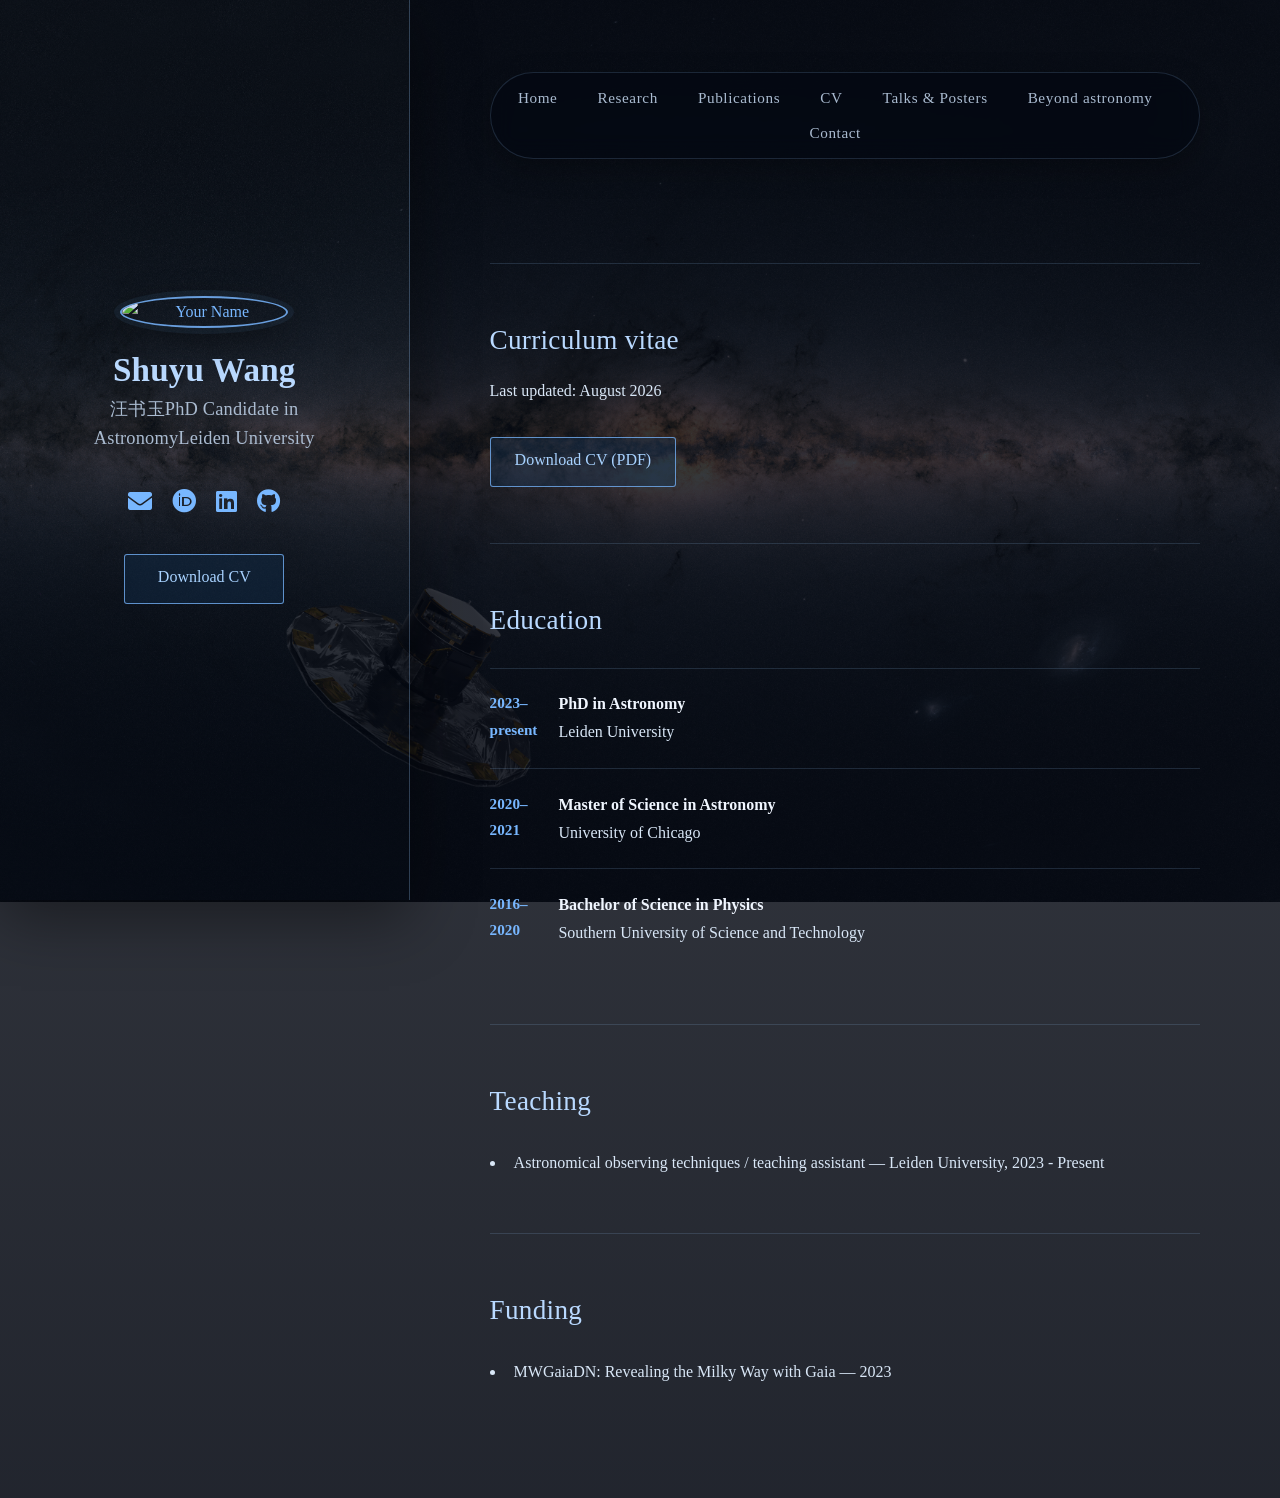
==== cv.html @ 67d46fc0 "changed for personal webpage" ====
<!DOCTYPE HTML>
<html><head><title>Shuyu Wang— Publications</title><meta charset="utf-8" /><meta name="viewport" content="width=device-width, initial-scale=1, user-scalable=no" /><link rel="stylesheet" href="assets/css/main.css" /><link rel="stylesheet" href="assets/css/custom.css" /></head>
<body class="is-preload">
<header id="header"><div class="inner"><a href="index.html" class="image avatar"><img src="images/avatar.jpg" alt="Your Name" /></a>
<h1><strong>Shuyu Wang</strong>汪书玉<br />PhD Candidate in Astronomy<br />Leiden University</h1>
<ul class="icons">
        <li><a href="mailto:shuyuwang.astro@gmail.com" class="icon solid fa-envelope"><span class="label">Email</span></a></li>
        <li><a href="https://orcid.org/0000-0001-6663-5605" class="icon brands fa-orcid"><span class="label">ORCID</span></a></li>
        <li><a href="www.linkedin.com/in/shuyu-wang-9255a6138" class="icon brands fa-linkedin"><span class="label">LinkedIn</span></a></li>
        <li><a href="https://github.com/shuyuw-astro" class="icon brands fa-github"><span class="label">Github</span></a></li>
</ul>
<a href="files/CV.pdf" class="button">Download CV</a></div></header>
<main id="main"><nav aria-label="Main navigation"><ul class="academic-nav"><li><a href="index.html">Home</a></li><li><a href="research.html">Research</a></li>        <li><a href="publications.html">Publications</a></li>
        <li><a href="cv.html">CV</a></li>
        <li><a href="talk.html">Talks &amp; Posters</a></li>
        <li><a href="interests.html">Beyond astronomy</a></li>
        <li><a href="index.html#contact">Contact</a></li>
</ul></nav>
<section class="intro"><h2>Curriculum vitae</h2><p>Last updated: August 2026</p><ul class="actions"><li><a href="files/CV.pdf" class="button">Download CV (PDF)</a></li></ul></section>
<section><h2>Education</h2><div class="publication"><div class="pub-year">2023–present</div><div class="pub-body"><strong>PhD in Astronomy</strong><br />Leiden University</div></div><div class="publication"><div class="pub-year">2020–2021</div><div class="pub-body"><strong>Master of Science in Astronomy</strong><br />University of Chicago</div></div><div class="publication"><div class="pub-year">2016–2020</div><div class="pub-body"><strong>Bachelor of Science in Physics</strong><br />Southern University of Science and Technology</div></div></section>
<section><h2>Teaching</h2><ul><li>Astronomical observing techniques / teaching assistant — Leiden University, 2023 - Present</li></ul></section>
<section><h2>Funding</h2><ul><li>MWGaiaDN: Revealing the Milky Way with Gaia — 2023</li></ul></section>
</main><script src="assets/js/jquery.min.js"></script><script src="assets/js/browser.min.js"></script><script src="assets/js/breakpoints.min.js"></script><script src="assets/js/util.js"></script><script src="assets/js/main.js"></script></body></html>
---- assets/css/main.css ----
@import url("fontawesome-all.min.css");
@import url("https://fonts.googleapis.com/css?family=Source+Sans+Pro:400,400italic");

/*
	Strata by HTML5 UP
	html5up.net | @ajlkn
	Free for personal and commercial use under the CCA 3.0 license (html5up.net/license)
*/

html, body, div, span, applet, object,
iframe, h1, h2, h3, h4, h5, h6, p, blockquote,
pre, a, abbr, acronym, address, big, cite,
code, del, dfn, em, img, ins, kbd, q, s, samp,
small, strike, strong, sub, sup, tt, var, b,
u, i, center, dl, dt, dd, ol, ul, li, fieldset,
form, label, legend, table, caption, tbody,
tfoot, thead, tr, th, td, article, aside,
canvas, details, embed, figure, figcaption,
footer, header, hgroup, menu, nav, output, ruby,
section, summary, time, mark, audio, video {
	margin: 0;
	padding: 0;
	border: 0;
	font-size: 100%;
	font: inherit;
	vertical-align: baseline;}

article, aside, details, figcaption, figure,
footer, header, hgroup, menu, nav, section {
	display: block;}

body {
	line-height: 1;
}

ol, ul {
	list-style: none;
}

blockquote, q {
	quotes: none;
}

	blockquote:before, blockquote:after, q:before, q:after {
		content: '';
		content: none;
	}

table {
	border-collapse: collapse;
	border-spacing: 0;
}

body {
	-webkit-text-size-adjust: none;
}

mark {
	background-color: transparent;
	color: inherit;
}

input::-moz-focus-inner {
	border: 0;
	padding: 0;
}

input, select, textarea {
	-moz-appearance: none;
	-webkit-appearance: none;
	-ms-appearance: none;
	appearance: none;
}

/* Basic */

	html {
		box-sizing: border-box;
	}

	*, *:before, *:after {
		box-sizing: inherit;
	}

	body {
		background: #fff;
	}

		body.is-preload *, body.is-preload *:before, body.is-preload *:after {
			-moz-animation: none !important;
			-webkit-animation: none !important;
			-ms-animation: none !important;
			animation: none !important;
			-moz-transition: none !important;
			-webkit-transition: none !important;
			-ms-transition: none !important;
			transition: none !important;
		}

	body, input, select, textarea {
		color: #a2a2a2;
		font-family: "Source Sans Pro", Helvetica, sans-serif;
		font-size: 16pt;
		font-weight: 400;
		line-height: 1.75em;
	}

	a {
		-moz-transition: color 0.2s ease-in-out, border-color 0.2s ease-in-out;
		-webkit-transition: color 0.2s ease-in-out, border-color 0.2s ease-in-out;
		-ms-transition: color 0.2s ease-in-out, border-color 0.2s ease-in-out;
		transition: color 0.2s ease-in-out, border-color 0.2s ease-in-out;
		border-bottom: dotted 1px;
		color: #49bf9d;
		text-decoration: none;
	}

		a:hover {
			border-bottom-color: transparent;
			color: #49bf9d !important;
			text-decoration: none;
		}

	strong, b {
		color: #787878;
		font-weight: 400;
	}

	em, i {
		font-style: italic;
	}

	p {
		margin: 0 0 2em 0;
	}

	h1, h2, h3, h4, h5, h6 {
		color: #787878;
		font-weight: 400;
		line-height: 1em;
		margin: 0 0 1em 0;
	}

		h1 a, h2 a, h3 a, h4 a, h5 a, h6 a {
			color: inherit;
			text-decoration: none;
		}

	h1 {
		font-size: 2em;
		line-height: 1.5em;
	}

	h2 {
		font-size: 1.5em;
		line-height: 1.5em;
	}

	h3 {
		font-size: 1.25em;
		line-height: 1.5em;
	}

	h4 {
		font-size: 1.1em;
		line-height: 1.5em;
	}

	h5 {
		font-size: 0.9em;
		line-height: 1.5em;
	}

	h6 {
		font-size: 0.7em;
		line-height: 1.5em;
	}

	sub {
		font-size: 0.8em;
		position: relative;
		top: 0.5em;
	}

	sup {
		font-size: 0.8em;
		position: relative;
		top: -0.5em;
	}

	hr {
		border: 0;
		border-bottom: solid 2px #efefef;
		margin: 2em 0;
	}

		hr.major {
			margin: 3em 0;
		}

	blockquote {
		border-left: solid 6px #efefef;
		font-style: italic;
		margin: 0 0 2em 0;
		padding: 0.5em 0 0.5em 1.5em;
	}

	code {
		background: #f7f7f7;
		border-radius: 0.35em;
		border: solid 2px #efefef;
		font-family: "Courier New", monospace;
		font-size: 0.9em;
		margin: 0 0.25em;
		padding: 0.25em 0.65em;
	}

	pre {
		-webkit-overflow-scrolling: touch;
		font-family: "Courier New", monospace;
		font-size: 0.9em;
		margin: 0 0 2em 0;
	}

		pre code {
			display: block;
			line-height: 1.75em;
			padding: 1em 1.5em;
			overflow-x: auto;
		}

	.align-left {
		text-align: left;
	}

	.align-center {
		text-align: center;
	}

	.align-right {
		text-align: right;
	}

/* Container */

	.container {
		margin: 0 auto;
		max-width: calc(100% - 4em);
		width: 100%;
	}

		.container.xsmall {
			width: 25%;
		}

		.container.small {
			width: 50%;
		}

		.container.medium {
			width: 75%;
		}

		.container.large {
			width: 125%;
		}

		.container.xlarge {
			width: 150%;
		}

		.container.max {
			width: 100%;
		}

		@media screen and (max-width: 980px) {

			.container {
				width: 100% !important;
				max-width: 100% !important;
			}

		}

		@media screen and (max-width: 480px) {

			.container {
				max-width: calc(100% - 3em);
			}

		}

/* Row */

	.row {
		display: flex;
		flex-wrap: wrap;
		box-sizing: border-box;
		align-items: stretch;
	}

		.row > * {
			box-sizing: border-box;
		}

		.row.gtr-uniform > * > :last-child {
			margin-bottom: 0;
		}

		.row.aln-left {
			justify-content: flex-start;
		}

		.row.aln-center {
			justify-content: center;
		}

		.row.aln-right {
			justify-content: flex-end;
		}

		.row.aln-top {
			align-items: flex-start;
		}

		.row.aln-middle {
			align-items: center;
		}

		.row.aln-bottom {
			align-items: flex-end;
		}

		.row > .imp {
			order: -1;
		}

		.row > .col-1 {
			width: 8.33333%;
		}

		.row > .off-1 {
			margin-left: 8.33333%;
		}

		.row > .col-2 {
			width: 16.66667%;
		}

		.row > .off-2 {
			margin-left: 16.66667%;
		}

		.row > .col-3 {
			width: 25%;
		}

		.row > .off-3 {
			margin-left: 25%;
		}

		.row > .col-4 {
			width: 33.33333%;
		}

		.row > .off-4 {
			margin-left: 33.33333%;
		}

		.row > .col-5 {
			width: 41.66667%;
		}

		.row > .off-5 {
			margin-left: 41.66667%;
		}

		.row > .col-6 {
			width: 50%;
		}

		.row > .off-6 {
			margin-left: 50%;
		}

		.row > .col-7 {
			width: 58.33333%;
		}

		.row > .off-7 {
			margin-left: 58.33333%;
		}

		.row > .col-8 {
			width: 66.66667%;
		}

		.row > .off-8 {
			margin-left: 66.66667%;
		}

		.row > .col-9 {
			width: 75%;
		}

		.row > .off-9 {
			margin-left: 75%;
		}

		.row > .col-10 {
			width: 83.33333%;
		}

		.row > .off-10 {
			margin-left: 83.33333%;
		}

		.row > .col-11 {
			width: 91.66667%;
		}

		.row > .off-11 {
			margin-left: 91.66667%;
		}

		.row > .col-12 {
			width: 100%;
		}

		.row > .off-12 {
			margin-left: 100%;
		}

		.row.gtr-0 {
			margin-top: 0;
			margin-left: 0em;
		}

			.row.gtr-0 > * {
				padding: 0 0 0 0em;
			}

			.row.gtr-0.gtr-uniform {
				margin-top: 0em;
			}

				.row.gtr-0.gtr-uniform > * {
					padding-top: 0em;
				}

		.row.gtr-25 {
			margin-top: 0;
			margin-left: -0.625em;
		}

			.row.gtr-25 > * {
				padding: 0 0 0 0.625em;
			}

			.row.gtr-25.gtr-uniform {
				margin-top: -0.625em;
			}

				.row.gtr-25.gtr-uniform > * {
					padding-top: 0.625em;
				}

		.row.gtr-50 {
			margin-top: 0;
			margin-left: -1.25em;
		}

			.row.gtr-50 > * {
				padding: 0 0 0 1.25em;
			}

			.row.gtr-50.gtr-uniform {
				margin-top: -1.25em;
			}

				.row.gtr-50.gtr-uniform > * {
					padding-top: 1.25em;
				}

		.row {
			margin-top: 0;
			margin-left: -2.5em;
		}

			.row > * {
				padding: 0 0 0 2.5em;
			}

			.row.gtr-uniform {
				margin-top: -2.5em;
			}

				.row.gtr-uniform > * {
					padding-top: 2.5em;
				}

		.row.gtr-150 {
			margin-top: 0;
			margin-left: -3.75em;
		}

			.row.gtr-150 > * {
				padding: 0 0 0 3.75em;
			}

			.row.gtr-150.gtr-uniform {
				margin-top: -3.75em;
			}

				.row.gtr-150.gtr-uniform > * {
					padding-top: 3.75em;
				}

		.row.gtr-200 {
			margin-top: 0;
			margin-left: -5em;
		}

			.row.gtr-200 > * {
				padding: 0 0 0 5em;
			}

			.row.gtr-200.gtr-uniform {
				margin-top: -5em;
			}

				.row.gtr-200.gtr-uniform > * {
					padding-top: 5em;
				}

		@media screen and (max-width: 1800px) {

			.row {
				display: flex;
				flex-wrap: wrap;
				box-sizing: border-box;
				align-items: stretch;
			}

				.row > * {
					box-sizing: border-box;
				}

				.row.gtr-uniform > * > :last-child {
					margin-bottom: 0;
				}

				.row.aln-left {
					justify-content: flex-start;
				}

				.row.aln-center {
					justify-content: center;
				}

				.row.aln-right {
					justify-content: flex-end;
				}

				.row.aln-top {
					align-items: flex-start;
				}

				.row.aln-middle {
					align-items: center;
				}

				.row.aln-bottom {
					align-items: flex-end;
				}

				.row > .imp-xlarge {
					order: -1;
				}

				.row > .col-1-xlarge {
					width: 8.33333%;
				}

				.row > .off-1-xlarge {
					margin-left: 8.33333%;
				}

				.row > .col-2-xlarge {
					width: 16.66667%;
				}

				.row > .off-2-xlarge {
					margin-left: 16.66667%;
				}

				.row > .col-3-xlarge {
					width: 25%;
				}

				.row > .off-3-xlarge {
					margin-left: 25%;
				}

				.row > .col-4-xlarge {
					width: 33.33333%;
				}

				.row > .off-4-xlarge {
					margin-left: 33.33333%;
				}

				.row > .col-5-xlarge {
					width: 41.66667%;
				}

				.row > .off-5-xlarge {
					margin-left: 41.66667%;
				}

				.row > .col-6-xlarge {
					width: 50%;
				}

				.row > .off-6-xlarge {
					margin-left: 50%;
				}

				.row > .col-7-xlarge {
					width: 58.33333%;
				}

				.row > .off-7-xlarge {
					margin-left: 58.33333%;
				}

				.row > .col-8-xlarge {
					width: 66.66667%;
				}

				.row > .off-8-xlarge {
					margin-left: 66.66667%;
				}

				.row > .col-9-xlarge {
					width: 75%;
				}

				.row > .off-9-xlarge {
					margin-left: 75%;
				}

				.row > .col-10-xlarge {
					width: 83.33333%;
				}

				.row > .off-10-xlarge {
					margin-left: 83.33333%;
				}

				.row > .col-11-xlarge {
					width: 91.66667%;
				}

				.row > .off-11-xlarge {
					margin-left: 91.66667%;
				}

				.row > .col-12-xlarge {
					width: 100%;
				}

				.row > .off-12-xlarge {
					margin-left: 100%;
				}

				.row.gtr-0 {
					margin-top: 0;
					margin-left: 0em;
				}

					.row.gtr-0 > * {
						padding: 0 0 0 0em;
					}

					.row.gtr-0.gtr-uniform {
						margin-top: 0em;
					}

						.row.gtr-0.gtr-uniform > * {
							padding-top: 0em;
						}

				.row.gtr-25 {
					margin-top: 0;
					margin-left: -0.625em;
				}

					.row.gtr-25 > * {
						padding: 0 0 0 0.625em;
					}

					.row.gtr-25.gtr-uniform {
						margin-top: -0.625em;
					}

						.row.gtr-25.gtr-uniform > * {
							padding-top: 0.625em;
						}

				.row.gtr-50 {
					margin-top: 0;
					margin-left: -1.25em;
				}

					.row.gtr-50 > * {
						padding: 0 0 0 1.25em;
					}

					.row.gtr-50.gtr-uniform {
						margin-top: -1.25em;
					}

						.row.gtr-50.gtr-uniform > * {
							padding-top: 1.25em;
						}

				.row {
					margin-top: 0;
					margin-left: -2.5em;
				}

					.row > * {
						padding: 0 0 0 2.5em;
					}

					.row.gtr-uniform {
						margin-top: -2.5em;
					}

						.row.gtr-uniform > * {
							padding-top: 2.5em;
						}

				.row.gtr-150 {
					margin-top: 0;
					margin-left: -3.75em;
				}

					.row.gtr-150 > * {
						padding: 0 0 0 3.75em;
					}

					.row.gtr-150.gtr-uniform {
						margin-top: -3.75em;
					}

						.row.gtr-150.gtr-uniform > * {
							padding-top: 3.75em;
						}

				.row.gtr-200 {
					margin-top: 0;
					margin-left: -5em;
				}

					.row.gtr-200 > * {
						padding: 0 0 0 5em;
					}

					.row.gtr-200.gtr-uniform {
						margin-top: -5em;
					}

						.row.gtr-200.gtr-uniform > * {
							padding-top: 5em;
						}

		}

		@media screen and (max-width: 1280px) {

			.row {
				display: flex;
				flex-wrap: wrap;
				box-sizing: border-box;
				align-items: stretch;
			}

				.row > * {
					box-sizing: border-box;
				}

				.row.gtr-uniform > * > :last-child {
					margin-bottom: 0;
				}

				.row.aln-left {
					justify-content: flex-start;
				}

				.row.aln-center {
					justify-content: center;
				}

				.row.aln-right {
					justify-content: flex-end;
				}

				.row.aln-top {
					align-items: flex-start;
				}

				.row.aln-middle {
					align-items: center;
				}

				.row.aln-bottom {
					align-items: flex-end;
				}

				.row > .imp-large {
					order: -1;
				}

				.row > .col-1-large {
					width: 8.33333%;
				}

				.row > .off-1-large {
					margin-left: 8.33333%;
				}

				.row > .col-2-large {
					width: 16.66667%;
				}

				.row > .off-2-large {
					margin-left: 16.66667%;
				}

				.row > .col-3-large {
					width: 25%;
				}

				.row > .off-3-large {
					margin-left: 25%;
				}

				.row > .col-4-large {
					width: 33.33333%;
				}

				.row > .off-4-large {
					margin-left: 33.33333%;
				}

				.row > .col-5-large {
					width: 41.66667%;
				}

				.row > .off-5-large {
					margin-left: 41.66667%;
				}

				.row > .col-6-large {
					width: 50%;
				}

				.row > .off-6-large {
					margin-left: 50%;
				}

				.row > .col-7-large {
					width: 58.33333%;
				}

				.row > .off-7-large {
					margin-left: 58.33333%;
				}

				.row > .col-8-large {
					width: 66.66667%;
				}

				.row > .off-8-large {
					margin-left: 66.66667%;
				}

				.row > .col-9-large {
					width: 75%;
				}

				.row > .off-9-large {
					margin-left: 75%;
				}

				.row > .col-10-large {
					width: 83.33333%;
				}

				.row > .off-10-large {
					margin-left: 83.33333%;
				}

				.row > .col-11-large {
					width: 91.66667%;
				}

				.row > .off-11-large {
					margin-left: 91.66667%;
				}

				.row > .col-12-large {
					width: 100%;
				}

				.row > .off-12-large {
					margin-left: 100%;
				}

				.row.gtr-0 {
					margin-top: 0;
					margin-left: 0em;
				}

					.row.gtr-0 > * {
						padding: 0 0 0 0em;
					}

					.row.gtr-0.gtr-uniform {
						margin-top: 0em;
					}

						.row.gtr-0.gtr-uniform > * {
							padding-top: 0em;
						}

				.row.gtr-25 {
					margin-top: 0;
					margin-left: -0.5em;
				}

					.row.gtr-25 > * {
						padding: 0 0 0 0.5em;
					}

					.row.gtr-25.gtr-uniform {
						margin-top: -0.5em;
					}

						.row.gtr-25.gtr-uniform > * {
							padding-top: 0.5em;
						}

				.row.gtr-50 {
					margin-top: 0;
					margin-left: -1em;
				}

					.row.gtr-50 > * {
						padding: 0 0 0 1em;
					}

					.row.gtr-50.gtr-uniform {
						margin-top: -1em;
					}

						.row.gtr-50.gtr-uniform > * {
							padding-top: 1em;
						}

				.row {
					margin-top: 0;
					margin-left: -2em;
				}

					.row > * {
						padding: 0 0 0 2em;
					}

					.row.gtr-uniform {
						margin-top: -2em;
					}

						.row.gtr-uniform > * {
							padding-top: 2em;
						}

				.row.gtr-150 {
					margin-top: 0;
					margin-left: -3em;
				}

					.row.gtr-150 > * {
						padding: 0 0 0 3em;
					}

					.row.gtr-150.gtr-uniform {
						margin-top: -3em;
					}

						.row.gtr-150.gtr-uniform > * {
							padding-top: 3em;
						}

				.row.gtr-200 {
					margin-top: 0;
					margin-left: -4em;
				}

					.row.gtr-200 > * {
						padding: 0 0 0 4em;
					}

					.row.gtr-200.gtr-uniform {
						margin-top: -4em;
					}

						.row.gtr-200.gtr-uniform > * {
							padding-top: 4em;
						}

		}

		@media screen and (max-width: 980px) {

			.row {
				display: flex;
				flex-wrap: wrap;
				box-sizing: border-box;
				align-items: stretch;
			}

				.row > * {
					box-sizing: border-box;
				}

				.row.gtr-uniform > * > :last-child {
					margin-bottom: 0;
				}

				.row.aln-left {
					justify-content: flex-start;
				}

				.row.aln-center {
					justify-content: center;
				}

				.row.aln-right {
					justify-content: flex-end;
				}

				.row.aln-top {
					align-items: flex-start;
				}

				.row.aln-middle {
					align-items: center;
				}

				.row.aln-bottom {
					align-items: flex-end;
				}

				.row > .imp-medium {
					order: -1;
				}

				.row > .col-1-medium {
					width: 8.33333%;
				}

				.row > .off-1-medium {
					margin-left: 8.33333%;
				}

				.row > .col-2-medium {
					width: 16.66667%;
				}

				.row > .off-2-medium {
					margin-left: 16.66667%;
				}

				.row > .col-3-medium {
					width: 25%;
				}

				.row > .off-3-medium {
					margin-left: 25%;
				}

				.row > .col-4-medium {
					width: 33.33333%;
				}

				.row > .off-4-medium {
					margin-left: 33.33333%;
				}

				.row > .col-5-medium {
					width: 41.66667%;
				}

				.row > .off-5-medium {
					margin-left: 41.66667%;
				}

				.row > .col-6-medium {
					width: 50%;
				}

				.row > .off-6-medium {
					margin-left: 50%;
				}

				.row > .col-7-medium {
					width: 58.33333%;
				}

				.row > .off-7-medium {
					margin-left: 58.33333%;
				}

				.row > .col-8-medium {
					width: 66.66667%;
				}

				.row > .off-8-medium {
					margin-left: 66.66667%;
				}

				.row > .col-9-medium {
					width: 75%;
				}

				.row > .off-9-medium {
					margin-left: 75%;
				}

				.row > .col-10-medium {
					width: 83.33333%;
				}

				.row > .off-10-medium {
					margin-left: 83.33333%;
				}

				.row > .col-11-medium {
					width: 91.66667%;
				}

				.row > .off-11-medium {
					margin-left: 91.66667%;
				}

				.row > .col-12-medium {
					width: 100%;
				}

				.row > .off-12-medium {
					margin-left: 100%;
				}

				.row.gtr-0 {
					margin-top: 0;
					margin-left: 0em;
				}

					.row.gtr-0 > * {
						padding: 0 0 0 0em;
					}

					.row.gtr-0.gtr-uniform {
						margin-top: 0em;
					}

						.row.gtr-0.gtr-uniform > * {
							padding-top: 0em;
						}

				.row.gtr-25 {
					margin-top: 0;
					margin-left: -0.5em;
				}

					.row.gtr-25 > * {
						padding: 0 0 0 0.5em;
					}

					.row.gtr-25.gtr-uniform {
						margin-top: -0.5em;
					}

						.row.gtr-25.gtr-uniform > * {
							padding-top: 0.5em;
						}

				.row.gtr-50 {
					margin-top: 0;
					margin-left: -1em;
				}

					.row.gtr-50 > * {
						padding: 0 0 0 1em;
					}

					.row.gtr-50.gtr-uniform {
						margin-top: -1em;
					}

						.row.gtr-50.gtr-uniform > * {
							padding-top: 1em;
						}

				.row {
					margin-top: 0;
					margin-left: -2em;
				}

					.row > * {
						padding: 0 0 0 2em;
					}

					.row.gtr-uniform {
						margin-top: -2em;
					}

						.row.gtr-uniform > * {
							padding-top: 2em;
						}

				.row.gtr-150 {
					margin-top: 0;
					margin-left: -3em;
				}

					.row.gtr-150 > * {
						padding: 0 0 0 3em;
					}

					.row.gtr-150.gtr-uniform {
						margin-top: -3em;
					}

						.row.gtr-150.gtr-uniform > * {
							padding-top: 3em;
						}

				.row.gtr-200 {
					margin-top: 0;
					margin-left: -4em;
				}

					.row.gtr-200 > * {
						padding: 0 0 0 4em;
					}

					.row.gtr-200.gtr-uniform {
						margin-top: -4em;
					}

						.row.gtr-200.gtr-uniform > * {
							padding-top: 4em;
						}

		}

		@media screen and (max-width: 736px) {

			.row {
				display: flex;
				flex-wrap: wrap;
				box-sizing: border-box;
				align-items: stretch;
			}

				.row > * {
					box-sizing: border-box;
				}

				.row.gtr-uniform > * > :last-child {
					margin-bottom: 0;
				}

				.row.aln-left {
					justify-content: flex-start;
				}

				.row.aln-center {
					justify-content: center;
				}

				.row.aln-right {
					justify-content: flex-end;
				}

				.row.aln-top {
					align-items: flex-start;
				}

				.row.aln-middle {
					align-items: center;
				}

				.row.aln-bottom {
					align-items: flex-end;
				}

				.row > .imp-small {
					order: -1;
				}

				.row > .col-1-small {
					width: 8.33333%;
				}

				.row > .off-1-small {
					margin-left: 8.33333%;
				}

				.row > .col-2-small {
					width: 16.66667%;
				}

				.row > .off-2-small {
					margin-left: 16.66667%;
				}

				.row > .col-3-small {
					width: 25%;
				}

				.row > .off-3-small {
					margin-left: 25%;
				}

				.row > .col-4-small {
					width: 33.33333%;
				}

				.row > .off-4-small {
					margin-left: 33.33333%;
				}

				.row > .col-5-small {
					width: 41.66667%;
				}

				.row > .off-5-small {
					margin-left: 41.66667%;
				}

				.row > .col-6-small {
					width: 50%;
				}

				.row > .off-6-small {
					margin-left: 50%;
				}

				.row > .col-7-small {
					width: 58.33333%;
				}

				.row > .off-7-small {
					margin-left: 58.33333%;
				}

				.row > .col-8-small {
					width: 66.66667%;
				}

				.row > .off-8-small {
					margin-left: 66.66667%;
				}

				.row > .col-9-small {
					width: 75%;
				}

				.row > .off-9-small {
					margin-left: 75%;
				}

				.row > .col-10-small {
					width: 83.33333%;
				}

				.row > .off-10-small {
					margin-left: 83.33333%;
				}

				.row > .col-11-small {
					width: 91.66667%;
				}

				.row > .off-11-small {
					margin-left: 91.66667%;
				}

				.row > .col-12-small {
					width: 100%;
				}

				.row > .off-12-small {
					margin-left: 100%;
				}

				.row.gtr-0 {
					margin-top: 0;
					margin-left: 0em;
				}

					.row.gtr-0 > * {
						padding: 0 0 0 0em;
					}

					.row.gtr-0.gtr-uniform {
						margin-top: 0em;
					}

						.row.gtr-0.gtr-uniform > * {
							padding-top: 0em;
						}

				.row.gtr-25 {
					margin-top: 0;
					margin-left: -0.375em;
				}

					.row.gtr-25 > * {
						padding: 0 0 0 0.375em;
					}

					.row.gtr-25.gtr-uniform {
						margin-top: -0.375em;
					}

						.row.gtr-25.gtr-uniform > * {
							padding-top: 0.375em;
						}

				.row.gtr-50 {
					margin-top: 0;
					margin-left: -0.75em;
				}

					.row.gtr-50 > * {
						padding: 0 0 0 0.75em;
					}

					.row.gtr-50.gtr-uniform {
						margin-top: -0.75em;
					}

						.row.gtr-50.gtr-uniform > * {
							padding-top: 0.75em;
						}

				.row {
					margin-top: 0;
					margin-left: -1.5em;
				}

					.row > * {
						padding: 0 0 0 1.5em;
					}

					.row.gtr-uniform {
						margin-top: -1.5em;
					}

						.row.gtr-uniform > * {
							padding-top: 1.5em;
						}

				.row.gtr-150 {
					margin-top: 0;
					margin-left: -2.25em;
				}

					.row.gtr-150 > * {
						padding: 0 0 0 2.25em;
					}

					.row.gtr-150.gtr-uniform {
						margin-top: -2.25em;
					}

						.row.gtr-150.gtr-uniform > * {
							padding-top: 2.25em;
						}

				.row.gtr-200 {
					margin-top: 0;
					margin-left: -3em;
				}

					.row.gtr-200 > * {
						padding: 0 0 0 3em;
					}

					.row.gtr-200.gtr-uniform {
						margin-top: -3em;
					}

						.row.gtr-200.gtr-uniform > * {
							padding-top: 3em;
						}

		}

		@media screen and (max-width: 480px) {

			.row {
				display: flex;
				flex-wrap: wrap;
				box-sizing: border-box;
				align-items: stretch;
			}

				.row > * {
					box-sizing: border-box;
				}

				.row.gtr-uniform > * > :last-child {
					margin-bottom: 0;
				}

				.row.aln-left {
					justify-content: flex-start;
				}

				.row.aln-center {
					justify-content: center;
				}

				.row.aln-right {
					justify-content: flex-end;
				}

				.row.aln-top {
					align-items: flex-start;
				}

				.row.aln-middle {
					align-items: center;
				}

				.row.aln-bottom {
					align-items: flex-end;
				}

				.row > .imp-xsmall {
					order: -1;
				}

				.row > .col-1-xsmall {
					width: 8.33333%;
				}

				.row > .off-1-xsmall {
					margin-left: 8.33333%;
				}

				.row > .col-2-xsmall {
					width: 16.66667%;
				}

				.row > .off-2-xsmall {
					margin-left: 16.66667%;
				}

				.row > .col-3-xsmall {
					width: 25%;
				}

				.row > .off-3-xsmall {
					margin-left: 25%;
				}

				.row > .col-4-xsmall {
					width: 33.33333%;
				}

				.row > .off-4-xsmall {
					margin-left: 33.33333%;
				}

				.row > .col-5-xsmall {
					width: 41.66667%;
				}

				.row > .off-5-xsmall {
					margin-left: 41.66667%;
				}

				.row > .col-6-xsmall {
					width: 50%;
				}

				.row > .off-6-xsmall {
					margin-left: 50%;
				}

				.row > .col-7-xsmall {
					width: 58.33333%;
				}

				.row > .off-7-xsmall {
					margin-left: 58.33333%;
				}

				.row > .col-8-xsmall {
					width: 66.66667%;
				}

				.row > .off-8-xsmall {
					margin-left: 66.66667%;
				}

				.row > .col-9-xsmall {
					width: 75%;
				}

				.row > .off-9-xsmall {
					margin-left: 75%;
				}

				.row > .col-10-xsmall {
					width: 83.33333%;
				}

				.row > .off-10-xsmall {
					margin-left: 83.33333%;
				}

				.row > .col-11-xsmall {
					width: 91.66667%;
				}

				.row > .off-11-xsmall {
					margin-left: 91.66667%;
				}

				.row > .col-12-xsmall {
					width: 100%;
				}

				.row > .off-12-xsmall {
					margin-left: 100%;
				}

				.row.gtr-0 {
					margin-top: 0;
					margin-left: 0em;
				}

					.row.gtr-0 > * {
						padding: 0 0 0 0em;
					}

					.row.gtr-0.gtr-uniform {
						margin-top: 0em;
					}

						.row.gtr-0.gtr-uniform > * {
							padding-top: 0em;
						}

				.row.gtr-25 {
					margin-top: 0;
					margin-left: -0.375em;
				}

					.row.gtr-25 > * {
						padding: 0 0 0 0.375em;
					}

					.row.gtr-25.gtr-uniform {
						margin-top: -0.375em;
					}

						.row.gtr-25.gtr-uniform > * {
							padding-top: 0.375em;
						}

				.row.gtr-50 {
					margin-top: 0;
					margin-left: -0.75em;
				}

					.row.gtr-50 > * {
						padding: 0 0 0 0.75em;
					}

					.row.gtr-50.gtr-uniform {
						margin-top: -0.75em;
					}

						.row.gtr-50.gtr-uniform > * {
							padding-top: 0.75em;
						}

				.row {
					margin-top: 0;
					margin-left: -1.5em;
				}

					.row > * {
						padding: 0 0 0 1.5em;
					}

					.row.gtr-uniform {
						margin-top: -1.5em;
					}

						.row.gtr-uniform > * {
							padding-top: 1.5em;
						}

				.row.gtr-150 {
					margin-top: 0;
					margin-left: -2.25em;
				}

					.row.gtr-150 > * {
						padding: 0 0 0 2.25em;
					}

					.row.gtr-150.gtr-uniform {
						margin-top: -2.25em;
					}

						.row.gtr-150.gtr-uniform > * {
							padding-top: 2.25em;
						}

				.row.gtr-200 {
					margin-top: 0;
					margin-left: -3em;
				}

					.row.gtr-200 > * {
						padding: 0 0 0 3em;
					}

					.row.gtr-200.gtr-uniform {
						margin-top: -3em;
					}

						.row.gtr-200.gtr-uniform > * {
							padding-top: 3em;
						}

		}

/* Section/Article */

	section.special, article.special {
		text-align: center;
	}

	header p {
		color: #b2b2b2;
		position: relative;
		margin: 0 0 1.5em 0;
	}

	header h2 + p {
		font-size: 1.25em;
		margin-top: -1em;
		line-height: 1.5em;
	}

	header h3 + p {
		font-size: 1.1em;
		margin-top: -0.8em;
		line-height: 1.5em;
	}

	header h4 + p,
	header h5 + p,
	header h6 + p {
		font-size: 0.9em;
		margin-top: -0.6em;
		line-height: 1.5em;
	}

	header.major h2 {
		font-size: 2em;
	}

/* Form */

	form {
		margin: 0 0 2em 0;
	}

	label {
		color: #787878;
		display: block;
		font-size: 0.9em;
		font-weight: 400;
		margin: 0 0 1em 0;
	}

	input[type="text"],
	input[type="password"],
	input[type="email"],
	select,
	textarea {
		-moz-appearance: none;
		-webkit-appearance: none;
		-ms-appearance: none;
		appearance: none;
		background: #f7f7f7;
		border-radius: 0.35em;
		border: solid 2px transparent;
		color: inherit;
		display: block;
		outline: 0;
		padding: 0 0.75em;
		text-decoration: none;
		width: 100%;
	}

		input[type="text"]:invalid,
		input[type="password"]:invalid,
		input[type="email"]:invalid,
		select:invalid,
		textarea:invalid {
			box-shadow: none;
		}

		input[type="text"]:focus,
		input[type="password"]:focus,
		input[type="email"]:focus,
		select:focus,
		textarea:focus {
			border-color: #49bf9d;
		}

	select {
		background-image: url("data:image/svg+xml;charset=utf8,%3Csvg xmlns='http://www.w3.org/2000/svg' width='40' height='40' preserveAspectRatio='none' viewBox='0 0 40 40'%3E%3Cpath d='M9.4,12.3l10.4,10.4l10.4-10.4c0.2-0.2,0.5-0.4,0.9-0.4c0.3,0,0.6,0.1,0.9,0.4l3.3,3.3c0.2,0.2,0.4,0.5,0.4,0.9 c0,0.4-0.1,0.6-0.4,0.9L20.7,31.9c-0.2,0.2-0.5,0.4-0.9,0.4c-0.3,0-0.6-0.1-0.9-0.4L4.3,17.3c-0.2-0.2-0.4-0.5-0.4-0.9 c0-0.4,0.1-0.6,0.4-0.9l3.3-3.3c0.2-0.2,0.5-0.4,0.9-0.4S9.1,12.1,9.4,12.3z' fill='%23dfdfdf' /%3E%3C/svg%3E");
		background-size: 1.25rem;
		background-repeat: no-repeat;
		background-position: calc(100% - 1rem) center;
		height: 2.75em;
		padding-right: 2.75em;
		text-overflow: ellipsis;
	}

		select option {
			color: #787878;
			background: #fff;
		}

		select:focus::-ms-value {
			background-color: transparent;
		}

		select::-ms-expand {
			display: none;
		}

	input[type="text"],
	input[type="password"],
	input[type="email"],
	select {
		height: 2.75em;
	}

	textarea {
		padding: 0.75em;
	}

	input[type="checkbox"],
	input[type="radio"] {
		-moz-appearance: none;
		-webkit-appearance: none;
		-ms-appearance: none;
		appearance: none;
		display: block;
		float: left;
		margin-right: -2em;
		opacity: 0;
		width: 1em;
		z-index: -1;
	}

		input[type="checkbox"] + label,
		input[type="radio"] + label {
			text-decoration: none;
			color: #a2a2a2;
			cursor: pointer;
			display: inline-block;
			font-size: 1em;
			font-weight: 400;
			padding-left: 2.4em;
			padding-right: 0.75em;
			position: relative;
		}

			input[type="checkbox"] + label:before,
			input[type="radio"] + label:before {
				-moz-osx-font-smoothing: grayscale;
				-webkit-font-smoothing: antialiased;
				display: inline-block;
				font-style: normal;
				font-variant: normal;
				text-rendering: auto;
				line-height: 1;
				text-transform: none !important;
				font-family: 'Font Awesome 5 Free';
				font-weight: 900;
			}

			input[type="checkbox"] + label:before,
			input[type="radio"] + label:before {
				background: #f7f7f7;
				border-radius: 0.35em;
				border: solid 2px transparent;
				content: '';
				display: inline-block;
				font-size: 0.8em;
				height: 2.0625em;
				left: 0;
				line-height: 1.85625em;
				position: absolute;
				text-align: center;
				top: 0;
				width: 2.0625em;
			}

		input[type="checkbox"]:checked + label:before,
		input[type="radio"]:checked + label:before {
			background: #787878;
			border-color: #787878;
			color: #fff;
			content: '\f00c';
		}

		input[type="checkbox"]:focus + label:before,
		input[type="radio"]:focus + label:before {
			border-color: #49bf9d;
		}

	input[type="checkbox"] + label:before {
		border-radius: 0.35em;
	}

	input[type="radio"] + label:before {
		border-radius: 100%;
	}

	::-webkit-input-placeholder {
		color: #b2b2b2 !important;
		opacity: 1.0;
	}

	:-moz-placeholder {
		color: #b2b2b2 !important;
		opacity: 1.0;
	}

	::-moz-placeholder {
		color: #b2b2b2 !important;
		opacity: 1.0;
	}

	:-ms-input-placeholder {
		color: #b2b2b2 !important;
		opacity: 1.0;
	}

/* Box */

	.box {
		border-radius: 0.35em;
		border: solid 2px #efefef;
		margin-bottom: 2em;
		padding: 1.5em;
	}

		.box > :last-child,
		.box > :last-child > :last-child,
		.box > :last-child > :last-child > :last-child {
			margin-bottom: 0;
		}

		.box.alt {
			border: 0;
			border-radius: 0;
			padding: 0;
		}

/* Icon */

	.icon {
		text-decoration: none;
		border-bottom: none;
		position: relative;
	}

		.icon:before {
			-moz-osx-font-smoothing: grayscale;
			-webkit-font-smoothing: antialiased;
			display: inline-block;
			font-style: normal;
			font-variant: normal;
			text-rendering: auto;
			line-height: 1;
			text-transform: none !important;
			font-family: 'Font Awesome 5 Free';
			font-weight: 400;
		}

		.icon > .label {
			display: none;
		}

		.icon:before {
			line-height: inherit;
		}

		.icon.solid:before {
			font-weight: 900;
		}

		.icon.brands:before {
			font-family: 'Font Awesome 5 Brands';
		}

/* Image */

	.image {
		border-radius: 0.35em;
		border: 0;
		display: inline-block;
		position: relative;
	}

		.image:before {
			-moz-transition: opacity 0.2s ease-in-out;
			-webkit-transition: opacity 0.2s ease-in-out;
			-ms-transition: opacity 0.2s ease-in-out;
			transition: opacity 0.2s ease-in-out;
			background: url("images/overlay.png");
			border-radius: 0.35em;
			content: '';
			display: block;
			height: 100%;
			left: 0;
			opacity: 0.5;
			position: absolute;
			top: 0;
			width: 100%;
		}

		.image.thumb {
			text-align: center;
		}

			.image.thumb:after {
				-moz-transition: opacity 0.2s ease-in-out;
				-webkit-transition: opacity 0.2s ease-in-out;
				-ms-transition: opacity 0.2s ease-in-out;
				transition: opacity 0.2s ease-in-out;
				border-radius: 0.35em;
				border: solid 3px rgba(255, 255, 255, 0.5);
				color: #fff;
				content: 'View';
				display: inline-block;
				font-size: 0.8em;
				font-weight: 400;
				left: 50%;
				line-height: 2.25em;
				margin: -1.25em 0 0 -3em;
				opacity: 0;
				padding: 0 1.5em;
				position: absolute;
				text-align: center;
				text-decoration: none;
				top: 50%;
				white-space: nowrap;
			}

			.image.thumb:hover:after {
				opacity: 1.0;
			}

			.image.thumb:hover:before {
				background: url("images/overlay.png"), url("images/overlay.png");
				opacity: 1.0;
			}

		.image img {
			border-radius: 0.35em;
			display: block;
		}

		.image.left {
			float: left;
			margin: 0 1.5em 1em 0;
			top: 0.25em;
		}

		.image.right {
			float: right;
			margin: 0 0 1em 1.5em;
			top: 0.25em;
		}

		.image.left, .image.right {
			max-width: 40%;
		}

			.image.left img, .image.right img {
				width: 100%;
			}

		.image.fit {
			display: block;
			margin: 0 0 2em 0;
			width: 100%;
		}

			.image.fit img {
				width: 100%;
			}

		.image.avatar {
			border-radius: 100%;
		}

			.image.avatar:before {
				display: none;
			}

			.image.avatar img {
				border-radius: 100%;
				width: 100%;
			}

/* List */

	ol {
		list-style: decimal;
		margin: 0 0 2em 0;
		padding-left: 1.25em;
	}

		ol li {
			padding-left: 0.25em;
		}

	ul {
		list-style: disc;
		margin: 0 0 2em 0;
		padding-left: 1em;
	}

		ul li {
			padding-left: 0.5em;
		}

		ul.alt {
			list-style: none;
			padding-left: 0;
		}

			ul.alt li {
				border-top: solid 2px #efefef;
				padding: 0.5em 0;
			}

				ul.alt li:first-child {
					border-top: 0;
					padding-top: 0;
				}

	dl {
		margin: 0 0 2em 0;
	}

/* Icons */

	ul.icons {
		cursor: default;
		list-style: none;
		padding-left: 0;
	}

		ul.icons li {
			display: inline-block;
			padding: 0 1em 0 0;
		}

			ul.icons li:last-child {
				padding-right: 0;
			}

			ul.icons li .icon:before {
				font-size: 1.5em;
			}

/* Labeled Icons */

	ul.labeled-icons {
		list-style: none;
		padding: 0;
	}

		ul.labeled-icons li {
			line-height: 1.75em;
			margin: 1.5em 0 0 0;
			padding-left: 2.25em;
			position: relative;
		}

			ul.labeled-icons li:first-child {
				margin-top: 0;
			}

			ul.labeled-icons li a {
				color: inherit;
			}

			ul.labeled-icons li h3 {
				color: #b2b2b2;
				left: 0;
				position: absolute;
				text-align: center;
				top: 0;
				width: 1em;
			}

/* Actions */

	ul.actions {
		display: -moz-flex;
		display: -webkit-flex;
		display: -ms-flex;
		display: flex;
		cursor: default;
		list-style: none;
		margin-left: -1em;
		padding-left: 0;
	}

		ul.actions li {
			padding: 0 0 0 1em;
			vertical-align: middle;
		}

		ul.actions.special {
			-moz-justify-content: center;
			-webkit-justify-content: center;
			-ms-justify-content: center;
			justify-content: center;
			width: 100%;
			margin-left: 0;
		}

			ul.actions.special li:first-child {
				padding-left: 0;
			}

		ul.actions.stacked {
			-moz-flex-direction: column;
			-webkit-flex-direction: column;
			-ms-flex-direction: column;
			flex-direction: column;
			margin-left: 0;
		}

			ul.actions.stacked li {
				padding: 1.3em 0 0 0;
			}

				ul.actions.stacked li:first-child {
					padding-top: 0;
				}

		ul.actions.fit {
			width: calc(100% + 1em);
		}

			ul.actions.fit li {
				-moz-flex-grow: 1;
				-webkit-flex-grow: 1;
				-ms-flex-grow: 1;
				flex-grow: 1;
				-moz-flex-shrink: 1;
				-webkit-flex-shrink: 1;
				-ms-flex-shrink: 1;
				flex-shrink: 1;
				width: 100%;
			}

				ul.actions.fit li > * {
					width: 100%;
				}

			ul.actions.fit.stacked {
				width: 100%;
			}

		@media screen and (max-width: 480px) {

			ul.actions:not(.fixed) {
				-moz-flex-direction: column;
				-webkit-flex-direction: column;
				-ms-flex-direction: column;
				flex-direction: column;
				margin-left: 0;
				width: 100% !important;
			}

				ul.actions:not(.fixed) li {
					-moz-flex-grow: 1;
					-webkit-flex-grow: 1;
					-ms-flex-grow: 1;
					flex-grow: 1;
					-moz-flex-shrink: 1;
					-webkit-flex-shrink: 1;
					-ms-flex-shrink: 1;
					flex-shrink: 1;
					padding: 1em 0 0 0;
					text-align: center;
					width: 100%;
				}

					ul.actions:not(.fixed) li > * {
						width: 100%;
					}

					ul.actions:not(.fixed) li:first-child {
						padding-top: 0;
					}

					ul.actions:not(.fixed) li input[type="submit"],
					ul.actions:not(.fixed) li input[type="reset"],
					ul.actions:not(.fixed) li input[type="button"],
					ul.actions:not(.fixed) li button,
					ul.actions:not(.fixed) li .button {
						width: 100%;
					}

						ul.actions:not(.fixed) li input[type="submit"].icon:before,
						ul.actions:not(.fixed) li input[type="reset"].icon:before,
						ul.actions:not(.fixed) li input[type="button"].icon:before,
						ul.actions:not(.fixed) li button.icon:before,
						ul.actions:not(.fixed) li .button.icon:before {
							margin-left: -0.5em;
						}

		}

/* Table */

	.table-wrapper {
		-webkit-overflow-scrolling: touch;
		overflow-x: auto;
	}

	table {
		margin: 0 0 2em 0;
		width: 100%;
	}

		table tbody tr {
			border: solid 1px #efefef;
			border-left: 0;
			border-right: 0;
		}

			table tbody tr:nth-child(2n + 1) {
				background-color: #f7f7f7;
			}

		table td {
			padding: 0.75em 0.75em;
		}

		table th {
			color: #787878;
			font-size: 0.9em;
			font-weight: 400;
			padding: 0 0.75em 0.75em 0.75em;
			text-align: left;
		}

		table thead {
			border-bottom: solid 2px #efefef;
		}

		table tfoot {
			border-top: solid 2px #efefef;
		}

		table.alt {
			border-collapse: separate;
		}

			table.alt tbody tr td {
				border: solid 2px #efefef;
				border-left-width: 0;
				border-top-width: 0;
			}

				table.alt tbody tr td:first-child {
					border-left-width: 2px;
				}

			table.alt tbody tr:first-child td {
				border-top-width: 2px;
			}

			table.alt thead {
				border-bottom: 0;
			}

			table.alt tfoot {
				border-top: 0;
			}

/* Button */

	input[type="submit"],
	input[type="reset"],
	input[type="button"],
	.button {
		-moz-appearance: none;
		-webkit-appearance: none;
		-ms-appearance: none;
		appearance: none;
		-moz-transition: background-color 0.2s ease-in-out, color 0.2s ease-in-out, border-color 0.2s ease-in-out;
		-webkit-transition: background-color 0.2s ease-in-out, color 0.2s ease-in-out, border-color 0.2s ease-in-out;
		-ms-transition: background-color 0.2s ease-in-out, color 0.2s ease-in-out, border-color 0.2s ease-in-out;
		transition: background-color 0.2s ease-in-out, color 0.2s ease-in-out, border-color 0.2s ease-in-out;
		background-color: transparent;
		border-radius: 0.35em;
		border: solid 3px #efefef;
		color: #787878 !important;
		cursor: pointer;
		display: inline-block;
		font-weight: 400;
		height: 3.15em;
		height: calc(2.75em + 6px);
		line-height: 2.75em;
		min-width: 10em;
		padding: 0 1.5em;
		text-align: center;
		text-decoration: none;
		white-space: nowrap;
	}

		input[type="submit"]:hover,
		input[type="reset"]:hover,
		input[type="button"]:hover,
		.button:hover {
			border-color: #49bf9d;
			color: #49bf9d !important;
		}

		input[type="submit"]:active,
		input[type="reset"]:active,
		input[type="button"]:active,
		.button:active {
			background-color: rgba(73, 191, 157, 0.1);
			border-color: #49bf9d;
			color: #49bf9d !important;
		}

		input[type="submit"].icon,
		input[type="reset"].icon,
		input[type="button"].icon,
		.button.icon {
			padding-left: 1.35em;
		}

			input[type="submit"].icon:before,
			input[type="reset"].icon:before,
			input[type="button"].icon:before,
			.button.icon:before {
				margin-right: 0.5em;
			}

		input[type="submit"].fit,
		input[type="reset"].fit,
		input[type="button"].fit,
		.button.fit {
			min-width: 0;
			width: 100%;
		}

		input[type="submit"].small,
		input[type="reset"].small,
		input[type="button"].small,
		.button.small {
			font-size: 0.8em;
		}

		input[type="submit"].large,
		input[type="reset"].large,
		input[type="button"].large,
		.button.large {
			font-size: 1.35em;
		}

		input[type="submit"].primary,
		input[type="reset"].primary,
		input[type="button"].primary,
		.button.primary {
			background-color: #49bf9d;
			border-color: #49bf9d;
			color: #ffffff !important;
		}

			input[type="submit"].primary:hover,
			input[type="reset"].primary:hover,
			input[type="button"].primary:hover,
			.button.primary:hover {
				background-color: #5cc6a7;
				border-color: #5cc6a7;
			}

			input[type="submit"].primary:active,
			input[type="reset"].primary:active,
			input[type="button"].primary:active,
			.button.primary:active {
				background-color: #3eb08f;
				border-color: #3eb08f;
			}

		input[type="submit"].disabled, input[type="submit"]:disabled,
		input[type="reset"].disabled,
		input[type="reset"]:disabled,
		input[type="button"].disabled,
		input[type="button"]:disabled,
		.button.disabled,
		.button:disabled {
			background-color: #e7e7e7 !important;
			border-color: #e7e7e7 !important;
			color: #b2b2b2 !important;
			cursor: default;
		}

/* Work Item */

	.work-item {
		margin: 0 0 2em 0;
	}

		.work-item .image {
			margin: 0 0 1.5em 0;
		}

		.work-item h3 {
			font-size: 1em;
			margin: 0 0 0.5em 0;
		}

		.work-item p {
			font-size: 0.8em;
			line-height: 1.5em;
			margin: 0;
		}

/* Header */

	#header {
		display: -moz-flex;
		display: -webkit-flex;
		display: -ms-flex;
		display: flex;
		-moz-flex-direction: column;
		-webkit-flex-direction: column;
		-ms-flex-direction: column;
		flex-direction: column;
		-moz-align-items: -moz-flex-end;
		-webkit-align-items: -webkit-flex-end;
		-ms-align-items: -ms-flex-end;
		align-items: flex-end;
		-moz-justify-content: space-between;
		-webkit-justify-content: space-between;
		-ms-justify-content: space-between;
		justify-content: space-between;
		background-color: #1f1815;
		background-attachment: scroll,								scroll;
		background-image: url("images/overlay.png"), url("../../images/bg.jpg");
		background-position: top left,							top left;
		background-repeat: repeat,								no-repeat;
		background-size: auto,								150%;
		color: rgba(255, 255, 255, 0.5);
		height: 100%;
		left: 0;
		padding: 8em 4em;
		position: fixed;
		text-align: right;
		top: 0;
		width: 35%;
	}

		#header > * {
			-moz-flex-shrink: 0;
			-webkit-flex-shrink: 0;
			-ms-flex-shrink: 0;
			flex-shrink: 0;
			width: 100%;
		}

		#header > .inner {
			-moz-flex-grow: 1;
			-webkit-flex-grow: 1;
			-ms-flex-grow: 1;
			flex-grow: 1;
			margin: 0 0 2em 0;
		}

		#header strong, #header b {
			color: #ffffff;
		}

		#header h2, #header h3, #header h4, #header h5, #header h6 {
			color: #ffffff;
		}

		#header h1 {
			color: rgba(255, 255, 255, 0.5);
			font-size: 1.35em;
			line-height: 1.75em;
			margin: 0;
		}

		#header .image.avatar {
			margin: 0 0 1em 0;
			width: 6.25em;
		}

/* Footer */

	#footer .icons {
		margin: 1em 0 0 0;
	}

		#footer .icons a {
			color: rgba(255, 255, 255, 0.4);
		}

	#footer .copyright {
		color: rgba(255, 255, 255, 0.4);
		font-size: 0.8em;
		list-style: none;
		margin: 1em 0 0 0;
		padding: 0;
	}

		#footer .copyright li {
			border-left: solid 1px rgba(255, 255, 255, 0.25);
			display: inline-block;
			line-height: 1em;
			margin-left: 0.75em;
			padding-left: 0.75em;
		}

			#footer .copyright li:first-child {
				border-left: 0;
				margin-left: 0;
				padding-left: 0;
			}

			#footer .copyright li a {
				color: inherit;
			}

/* Main */

	#main {
		margin-left: 35%;
		max-width: 54em;
		padding: 8em 4em 4em 4em;
		width: calc(100% - 35%);
	}

		#main > section {
			border-top: solid 2px #efefef;
			margin: 4em 0 0 0;
			padding: 4em 0 0 0;
		}

			#main > section:first-child {
				border-top: 0;
				margin-top: 0;
				padding-top: 0;
			}

/* Poptrox */

	@-moz-keyframes spin {
		0% {
			-moz-transform: rotate(0deg);
			-webkit-transform: rotate(0deg);
			-ms-transform: rotate(0deg);
			transform: rotate(0deg);
		}

		100% {
			-moz-transform: rotate(360deg);
			-webkit-transform: rotate(360deg);
			-ms-transform: rotate(360deg);
			transform: rotate(360deg);
		}
	}

	@-webkit-keyframes spin {
		0% {
			-moz-transform: rotate(0deg);
			-webkit-transform: rotate(0deg);
			-ms-transform: rotate(0deg);
			transform: rotate(0deg);
		}

		100% {
			-moz-transform: rotate(360deg);
			-webkit-transform: rotate(360deg);
			-ms-transform: rotate(360deg);
			transform: rotate(360deg);
		}
	}

	@-ms-keyframes spin {
		0% {
			-moz-transform: rotate(0deg);
			-webkit-transform: rotate(0deg);
			-ms-transform: rotate(0deg);
			transform: rotate(0deg);
		}

		100% {
			-moz-transform: rotate(360deg);
			-webkit-transform: rotate(360deg);
			-ms-transform: rotate(360deg);
			transform: rotate(360deg);
		}
	}

	@keyframes spin {
		0% {
			-moz-transform: rotate(0deg);
			-webkit-transform: rotate(0deg);
			-ms-transform: rotate(0deg);
			transform: rotate(0deg);
		}

		100% {
			-moz-transform: rotate(360deg);
			-webkit-transform: rotate(360deg);
			-ms-transform: rotate(360deg);
			transform: rotate(360deg);
		}
	}

	.poptrox-popup {
		-moz-box-sizing: content-box;
		-webkit-box-sizing: content-box;
		-ms-box-sizing: content-box;
		box-sizing: content-box;
		-webkit-tap-highlight-color: rgba(255, 255, 255, 0);
		background: #fff;
		border-radius: 0.35em;
		box-shadow: 0 0.1em 0.15em 0 rgba(0, 0, 0, 0.15);
		overflow: hidden;
		padding-bottom: 3em;
	}

		.poptrox-popup .loader {
			text-decoration: none;
			-moz-animation: spin 1s linear infinite;
			-webkit-animation: spin 1s linear infinite;
			-ms-animation: spin 1s linear infinite;
			animation: spin 1s linear infinite;
			font-size: 1.5em;
			height: 1em;
			left: 50%;
			line-height: 1em;
			margin: -0.5em 0 0 -0.5em;
			position: absolute;
			top: 50%;
			width: 1em;
		}

			.poptrox-popup .loader:before {
				-moz-osx-font-smoothing: grayscale;
				-webkit-font-smoothing: antialiased;
				display: inline-block;
				font-style: normal;
				font-variant: normal;
				text-rendering: auto;
				line-height: 1;
				text-transform: none !important;
				font-family: 'Font Awesome 5 Free';
				font-weight: 900;
			}

			.poptrox-popup .loader:before {
				content: '\f1ce';
			}

		.poptrox-popup .caption {
			background: #fff;
			bottom: 0;
			cursor: default;
			font-size: 0.9em;
			height: 3em;
			left: 0;
			line-height: 2.8em;
			position: absolute;
			text-align: center;
			width: 100%;
			z-index: 1;
		}

		.poptrox-popup .nav-next,
		.poptrox-popup .nav-previous {
			text-decoration: none;
			-moz-transition: opacity 0.2s ease-in-out;
			-webkit-transition: opacity 0.2s ease-in-out;
			-ms-transition: opacity 0.2s ease-in-out;
			transition: opacity 0.2s ease-in-out;
			-webkit-tap-highlight-color: rgba(255, 255, 255, 0);
			background: rgba(0, 0, 0, 0.01);
			cursor: pointer;
			height: 100%;
			opacity: 0;
			position: absolute;
			top: 0;
			width: 50%;
		}

			.poptrox-popup .nav-next:before,
			.poptrox-popup .nav-previous:before {
				-moz-osx-font-smoothing: grayscale;
				-webkit-font-smoothing: antialiased;
				display: inline-block;
				font-style: normal;
				font-variant: normal;
				text-rendering: auto;
				line-height: 1;
				text-transform: none !important;
				font-family: 'Font Awesome 5 Free';
				font-weight: 900;
			}

			.poptrox-popup .nav-next:before,
			.poptrox-popup .nav-previous:before {
				color: #fff;
				font-size: 2.5em;
				height: 1em;
				line-height: 1em;
				margin-top: -0.75em;
				position: absolute;
				text-align: center;
				top: 50%;
				width: 1.5em;
			}

		.poptrox-popup .nav-next {
			right: 0;
		}

			.poptrox-popup .nav-next:before {
				content: '\f105';
				right: 0;
			}

		.poptrox-popup .nav-previous {
			left: 0;
		}

			.poptrox-popup .nav-previous:before {
				content: '\f104';
				left: 0;
			}

		.poptrox-popup .closer {
			text-decoration: none;
			-moz-transition: opacity 0.2s ease-in-out;
			-webkit-transition: opacity 0.2s ease-in-out;
			-ms-transition: opacity 0.2s ease-in-out;
			transition: opacity 0.2s ease-in-out;
			-webkit-tap-highlight-color: rgba(255, 255, 255, 0);
			color: #fff;
			height: 4em;
			line-height: 4em;
			opacity: 0;
			position: absolute;
			right: 0;
			text-align: center;
			top: 0;
			width: 4em;
			z-index: 2;
		}

			.poptrox-popup .closer:before {
				-moz-osx-font-smoothing: grayscale;
				-webkit-font-smoothing: antialiased;
				display: inline-block;
				font-style: normal;
				font-variant: normal;
				text-rendering: auto;
				line-height: 1;
				text-transform: none !important;
				font-family: 'Font Awesome 5 Free';
				font-weight: 900;
			}

			.poptrox-popup .closer:before {
				-moz-box-sizing: content-box;
				-webkit-box-sizing: content-box;
				-ms-box-sizing: content-box;
				box-sizing: content-box;
				border-radius: 100%;
				border: solid 3px rgba(255, 255, 255, 0.5);
				content: '\f00d';
				display: block;
				font-size: 1em;
				height: 1.75em;
				left: 50%;
				line-height: 1.75em;
				margin: -0.875em 0 0 -0.875em;
				position: absolute;
				top: 50%;
				width: 1.75em;
			}

		.poptrox-popup:hover .nav-next,
		.poptrox-popup:hover .nav-previous {
			opacity: 0.5;
		}

			.poptrox-popup:hover .nav-next:hover,
			.poptrox-popup:hover .nav-previous:hover {
				opacity: 1.0;
			}

		.poptrox-popup:hover .closer {
			opacity: 0.5;
		}

			.poptrox-popup:hover .closer:hover {
				opacity: 1.0;
			}

/* Touch */

	body.is-touch .image.thumb:before {
		opacity: 0.5 !important;
	}

	body.is-touch .image.thumb:after {
		display: none !important;
	}

	body.is-touch #header {
		background-attachment: scroll;
		background-size: auto, cover;
	}

	body.is-touch .poptrox-popup .nav-next,
	body.is-touch .poptrox-popup .nav-previous,
	body.is-touch .poptrox-popup .closer {
		opacity: 1.0 !important;
	}

/* XLarge */

	@media screen and (max-width: 1800px) {

		/* Basic */

			body, input, select, textarea {
				font-size: 12pt;
			}

	}

/* Large */

	@media screen and (max-width: 1280px) {

		/* Header */

			#header {
				padding: 6em 3em 3em 3em;
				width: 30%;
			}

				#header h1 {
					font-size: 1.25em;
				}

					#header h1 br {
						display: none;
					}

				#header > .inner {
					margin-bottom: 0;
				}

		/* Footer */

			#footer .copyright li {
				border-left-width: 0;
				display: block;
				line-height: 2.25em;
				margin-left: 0;
				padding-left: 0;
			}

		/* Main */

			#main {
				margin-left: 30%;
				max-width: none;
				padding: 6em 3em 3em 3em;
				width: calc(100% - 30%);
			}

	}

/* Medium */

	@media screen and (max-width: 980px) {

		/* Basic */

			h1 br, h2 br, h3 br, h4 br, h5 br, h6 br {
				display: none;
			}

		/* List */

			ul.icons li .icon {
				font-size: 1.25em;
			}

		/* Header */

			#header {
				background-attachment: scroll;
				background-position: top left, center center;
				background-size: auto,		cover;
				left: auto;
				padding: 6em 4em;
				position: relative;
				text-align: center;
				top: auto;
				width: 100%;
				display: block;
			}

				#header h1 {
					font-size: 1.75em;
				}

					#header h1 br {
						display: inline;
					}

		/* Footer */

			#footer {
				background-attachment: scroll;
				background-color: #1f1815;
				background-image: url("images/overlay.png"), url("../../images/bg.jpg");
				background-position: top left,						bottom center;
				background-repeat: repeat,							no-repeat;
				background-size: auto,							cover;
				bottom: auto;
				left: auto;
				padding: 4em 4em 6em 4em;
				position: relative;
				text-align: center;
				width: 100%;
			}

				#footer .icons {
					margin: 0 0 1em 0;
				}

				#footer .copyright {
					margin: 0 0 1em 0;
				}

					#footer .copyright li {
						border-left-width: 1px;
						display: inline-block;
						line-height: 1em;
						margin-left: 0.75em;
						padding-left: 0.75em;
					}

		/* Main */

			#main {
				margin: 0;
				padding: 6em 4em;
				width: 100%;
			}

	}

/* Small */

	@media screen and (max-width: 736px) {

		/* Basic */

			h1 {
				font-size: 1.5em;
			}

			h2 {
				font-size: 1.2em;
			}

			h3 {
				font-size: 1em;
			}

		/* Section/Article */

			section.special, article.special {
				text-align: center;
			}

			header.major h2 {
				font-size: 1.35em;
			}

		/* List */

			ul.labeled-icons li {
				padding-left: 2em;
			}

				ul.labeled-icons li h3 {
					line-height: 1.75em;
				}

		/* Header */

			#header {
				padding: 2.25em 1.5em;
			}

				#header h1 {
					font-size: 1.35em;
				}

		/* Footer */

			#footer {
				padding: 2.25em 1.5em;
			}

		/* Main */

			#main {
				padding: 2.25em 1.5em 0.25em 1.5em;
			}

				#main > section {
					margin: 2.25em 0 0 0;
					padding: 2.25em 0 0 0;
				}

		/* Poptrox */

			.poptrox-popup {
				border-radius: 0;
			}

				.poptrox-popup .nav-next:before,
				.poptrox-popup .nav-previous:before {
					margin-top: -1em;
				}

	}

/* XSmall */

	@media screen and (max-width: 480px) {

		/* Header */

			#header {
				padding: 4.5em 1.5em;
			}

				#header h1 br {
					display: none;
				}

		/* Footer */

			#footer .copyright li {
				border-left-width: 0;
				display: block;
				line-height: 2.25em;
				margin-left: 0;
				padding-left: 0;
			}

	}
---- assets/css/custom.css ----
/* =========================================================
   ACADEMIC ASTRONOMY THEME
   Edit this file to change the visual appearance.
   ========================================================= */

:root {
  --bg: #050914;
  --panel: rgba(4, 10, 22, 0.82);
  --panel-strong: rgba(4, 10, 22, 0.93);
  --text: #d9e7f7;
  --muted: #aabbd0;
  --heading: #b9d9ff;
  --accent: #78b7ff;
  --accent-bright: #a8d2ff;
  --border: rgba(151, 197, 247, 0.28);
  --border-soft: rgba(151, 197, 247, 0.16);
  --shadow: 0 18px 60px rgba(0, 0, 0, 0.42);
}

html {
  scroll-behavior: smooth;
}

body,
input,
select,
textarea {
  background: var(--bg);
  color: var(--text);
  font-family: Georgia, "Times New Roman", serif;
  font-size: 16px;
  line-height: 1.75;
}

body {
  background:
    linear-gradient(rgba(3, 7, 17, 0.76), rgba(3, 7, 17, 0.88)),
    url("../../images/Gaia_observes_the_Milky_Way.jpg") center center / cover fixed no-repeat;
  min-height: 100vh;
}

body:before {
  background: rgba(0, 0, 0, 0.08);
}

a {
  color: var(--accent);
  border-bottom-color: rgba(120, 183, 255, 0.45);
}

a:hover {
  color: var(--accent-bright) !important;
}

strong,
b {
  color: #f0f6ff;
  font-weight: 600;
}

h1,
h2,
h3,
h4,
h5,
h6 {
  color: var(--heading);
  font-family: Georgia, "Times New Roman", serif;
  font-weight: 400;
  letter-spacing: 0.01em;
}

h1 { font-size: 2.25em; }
h2 { font-size: 1.7em; }
h3 { font-size: 1.25em; }

p,
li,
dd,
dt {
  color: var(--text);
}

/* Sidebar / identity panel */
#header {
  background:
    linear-gradient(rgba(3, 8, 18, 0.62), rgba(3, 8, 18, 0.88)),
    url("../../images/Gaia_observes_the_Milky_Way.jpg") center center / cover no-repeat;
  border-right: 1px solid var(--border);
  box-shadow: var(--shadow);
  color: var(--muted);
  padding: 5em 3.2em;
  text-align: center;
  width: 32%;
}

#header > .inner {
  text-align: center;
  display: flex;
  flex-direction: column;
  align-items: center;
  justify-content: center;
}

#header .image.avatar {
  border: 2px solid rgba(120, 183, 255, 0.85);
  box-shadow: 0 0 0 6px rgba(120, 183, 255, 0.07), 0 10px 35px rgba(0,0,0,.45);
  margin-bottom: 1.4em;
  width: 10.5em;
}

#header h1 {
  color: var(--muted);
  font-size: 1.15em;
  line-height: 1.55em;
  margin: 0 0 1.5em;
}

#header h1 strong {
  color: var(--heading);
  display: block;
  font-size: 1.8em;
  line-height: 1.15;
  margin-bottom: 0.2em;
}

#header .sidebar-label {
  color: var(--accent);
  font-size: 0.78em;
  letter-spacing: 0.13em;
  margin: 1.3em 0 0.35em;
  text-transform: uppercase;
}

#header .sidebar-list {
  list-style: none;
  margin: 0;
  padding: 0;
}

#header .sidebar-list li {
  color: var(--text);
  margin: 0.2em 0;
  padding: 0;
}

#header .sidebar-list li:before {
  color: var(--accent);
  content: "✦";
  margin-right: 0.55em;
}

#header .social-links {
  display: flex;
  flex-wrap: wrap;
  gap: 0.55em 1em;
  list-style: none;
  margin: 0.6em 0 1.3em;
  padding: 0;
}

#header .social-links li {
  padding: 0;
}

#header .social-links a {
  border-bottom: 0;
  color: var(--muted);
  font-size: 0.95em;
}

#header .social-links a:hover {
  color: var(--accent-bright) !important;
}



/* Main content */
#main {
  margin-left: 32%;
  max-width: none;
  padding: 4.5em 5em 5em;
  width: 68%;
}

#main > section {
  border-top: 1px solid var(--border-soft);
  margin: 3.5em 0 0;
  padding: 3.5em 0 0;
}

#main > section:first-child {
  border-top: 0;
  margin-top: 0;
  padding-top: 0;
}

.section-kicker {
  color: var(--accent);
  font-size: 0.78em;
  letter-spacing: 0.15em;
  margin-bottom: 0.7em;
  text-transform: uppercase;
}

.intro {
  background: none;
  border: 0;
  border-radius: 0;
  box-shadow: none;
  padding: 0 0 1em;
}
.intro h2 {
  margin-bottom: 0.6em;
}

/* Academic navigation */
.academic-nav {
  backdrop-filter: blur(12px);
  background: rgba(3, 8, 18, 0.68);
  border: 1px solid var(--border-soft);
  border-radius: 999px;
  box-shadow: 0 10px 30px rgba(0,0,0,.24);
  display: flex;
  flex-wrap: wrap;
  gap: 0.4em 1.1em;
  list-style: none;
  margin: 0 0 3em;
  padding: 0.7em 1.2em;
}

.academic-nav li {
  padding: 0;
}

.academic-nav a {
  border-bottom: 0;
  color: var(--muted);
  font-size: 0.86em;
  letter-spacing: 0.04em;
}

.academic-nav a:hover,
.academic-nav a.active {
  color: var(--accent-bright) !important;
}

/* Publication entries */
.publication {
  border-top: 1px solid var(--border-soft);
  padding: 1.35em 0;
}

.publication:first-child {
  border-top: 0;
  padding-top: 0;
}

.publication .pub-year {
  color: var(--accent);
  float: left;
  font-size: 0.95em;
  font-weight: 600;
  width: 4.3em;
}

.publication .pub-body {
  margin-left: 4.3em;
}

.publication .pub-title {
  color: var(--heading);
  font-size: 1.08em;
  margin-bottom: 0.25em;
}

.publication .pub-meta {
  color: var(--muted);
  font-size: 0.9em;
}

.pub-links {
  margin-top: 0.65em;
}

.pub-links a {
  border: 1px solid rgba(120,183,255,.5);
  display: inline-block;
  font-family: Georgia, "Times New Roman", serif;
  font-size: 0.78em;
  letter-spacing: 0.04em;
  margin: 0 0.4em 0.4em 0;
  padding: 0.2em 0.7em;
}

/* Talks & Posters */
.talk-item {
  border-top: 1px solid var(--border-soft);
  display: flex;
  gap: 1.5em;
  padding: 1.35em 0;
}

.talk-item:first-of-type {
  border-top: 0;
  padding-top: 0;
}

.talk-date {
  color: var(--accent);
  flex: 0 0 5.5em;
  font-size: 0.95em;
  font-weight: 600;
}

.talk-body {
  flex: 1;
}

.talk-title {
  color: var(--text);
}

.talk-links {
  margin-top: 0.45em;
}

/* =========================================
   PERSONAL INTEREST IMAGE CAROUSELS
   ========================================= */

.interest-panel {
    position: relative;
    overflow: hidden;
    height: 320px;
    background: rgba(5, 12, 24, 0.75);
    border: 1px solid rgba(130, 180, 240, 0.35);
}

.interest-slides {
    display: flex;
    width: 100%;
    height: 100%;
    overflow-x: auto;
    overflow-y: hidden;
    scroll-snap-type: x mandatory;
    scroll-behavior: smooth;
    scrollbar-width: none;
}

.interest-slides::-webkit-scrollbar {
    display: none;
}

.interest-slides img {
    flex: 0 0 100%;
    width: 100%;
    height: 100%;
    object-fit: cover;
    scroll-snap-align: start;
}


/* Previous / Next buttons */

.interest-prev,
.interest-next {
    position: absolute;
    top: 50%;
    transform: translateY(-50%);
    z-index: 2;

    width: 42px;
    height: 42px;

    border: 1px solid rgba(150, 200, 255, 0.8);
    background: rgba(5, 12, 24, 0.75);
    color: #9bc8ff;

    cursor: pointer;
    border-radius: 50%;

    font-size: 20px;
    line-height: 1;
}

.interest-prev {
    left: 12px;
}

.interest-next {
    right: 12px;
}

.interest-prev:hover,
.interest-next:hover {
    background: rgba(40, 90, 150, 0.85);
    color: #ffffff;
}




/* Cards */
.info-card {
  background: rgba(5, 12, 26, 0.58);
  border: 1px solid var(--border-soft);
  border-radius: 8px;
  padding: 1.35em 1.5em;
}

.info-card h3 {
  color: var(--heading);
  margin-bottom: 0.45em;
}

/* Buttons */
.button,
input[type="submit"],
input[type="reset"],
input[type="button"] {
  background: rgba(20, 50, 86, 0.38) !important;
  border: 1px solid rgba(120,183,255,.75) !important;
  border-radius: 3px;
  box-shadow: none;
  color: var(--accent-bright) !important;
  font-family: Georgia, "Times New Roman", serif;
}

.button:hover,
input[type="submit"]:hover,
input[type="reset"]:hover,
input[type="button"]:hover {
  background: rgba(48, 105, 170, 0.34) !important;
}

/* Tables / CV */
table tbody tr {
  border-color: var(--border-soft);
}

table tbody tr:nth-child(2n + 1) {
  background-color: rgba(120,183,255,.035);
}

table th {
  color: var(--heading);
}

/* Footer */
#footer {
  color: var(--muted);
}

/* Make the existing template's image treatment quieter */
.image:before {
  opacity: 0.18;
}

/* Mobile */
@media screen and (max-width: 980px) {
  body {
    background-attachment: scroll;
  }

  #header {
    border-right: 0;
    border-bottom: 1px solid var(--border);
    padding: 3.5em 2.5em;
    text-align: center;
  }

  #header > .inner {
    align-items: center;
  }

  #header .sidebar-list,
  #header .social-links {
    justify-content: center;
  }

  #main {
    margin: 0;
    padding: 3.5em 2.5em;
    width: 100%;
  }
}

@media screen and (max-width: 736px) {
  body,
  input,
  select,
  textarea {
    font-size: 15px;
  }

  #main {
    padding: 2.5em 1.5em;
  }

  .academic-nav {
    border-radius: 8px;
  }

  .intro {
    padding: 1.5em;
  }

  .publication .pub-year {
    float: none;
    display: block;
    margin-bottom: 0.2em;
  }

  .publication .pub-body {
    margin-left: 0;
  }
}



/* =========================================================
   TOP NAVIGATION — CENTER + LARGER FONT
   ========================================================= */

#main > nav {
    width: 100%;
    display: flex;
    justify-content: center;
}

#main > nav .academic-nav {
    display: flex;
    justify-content: center;
    align-items: center;
    flex-wrap: wrap;
    width: 100%;
    padding-left: 0;
    margin-left: auto;
    margin-right: auto;
    text-align: center;
}

#main > nav .academic-nav li {
    margin: 0 0.7em;
}

#main > nav .academic-nav a {
    font-size: 0.95em;
    text-align: center;
}


/* =========================================================
   RESEARCH PROJECT CARDS
   ========================================================= */

.research-grid {
    display: flex;
    align-items: stretch;
}

.research-card {
    display: flex;
    flex-direction: column;
}

/* Uniform plot container */

.research-image {
    display: block;
    width: 100%;
    aspect-ratio: 4 / 3;
    overflow: hidden;
    margin-bottom: 1.5em;
}

/* Force every plot to fill exactly the same box */

.research-image img {
    width: 100%;
    height: 100%;
    object-fit: contain;
    display: block;
    margin: 0;
    background: rgba(5, 12, 24, 0.7);
}

/* Subtle zoom when hovering over a research plot */

.research-image img {
    transition: transform 0.3s ease;
}

.research-image:hover img {
    transform: scale(1.03);
}

/* Keep descriptions aligned */

.research-card h3 {
    margin-bottom: 0.5em;
}

.research-card p {
    margin-bottom: 0;
}

.research-grid {
    margin-bottom: 2em;
}
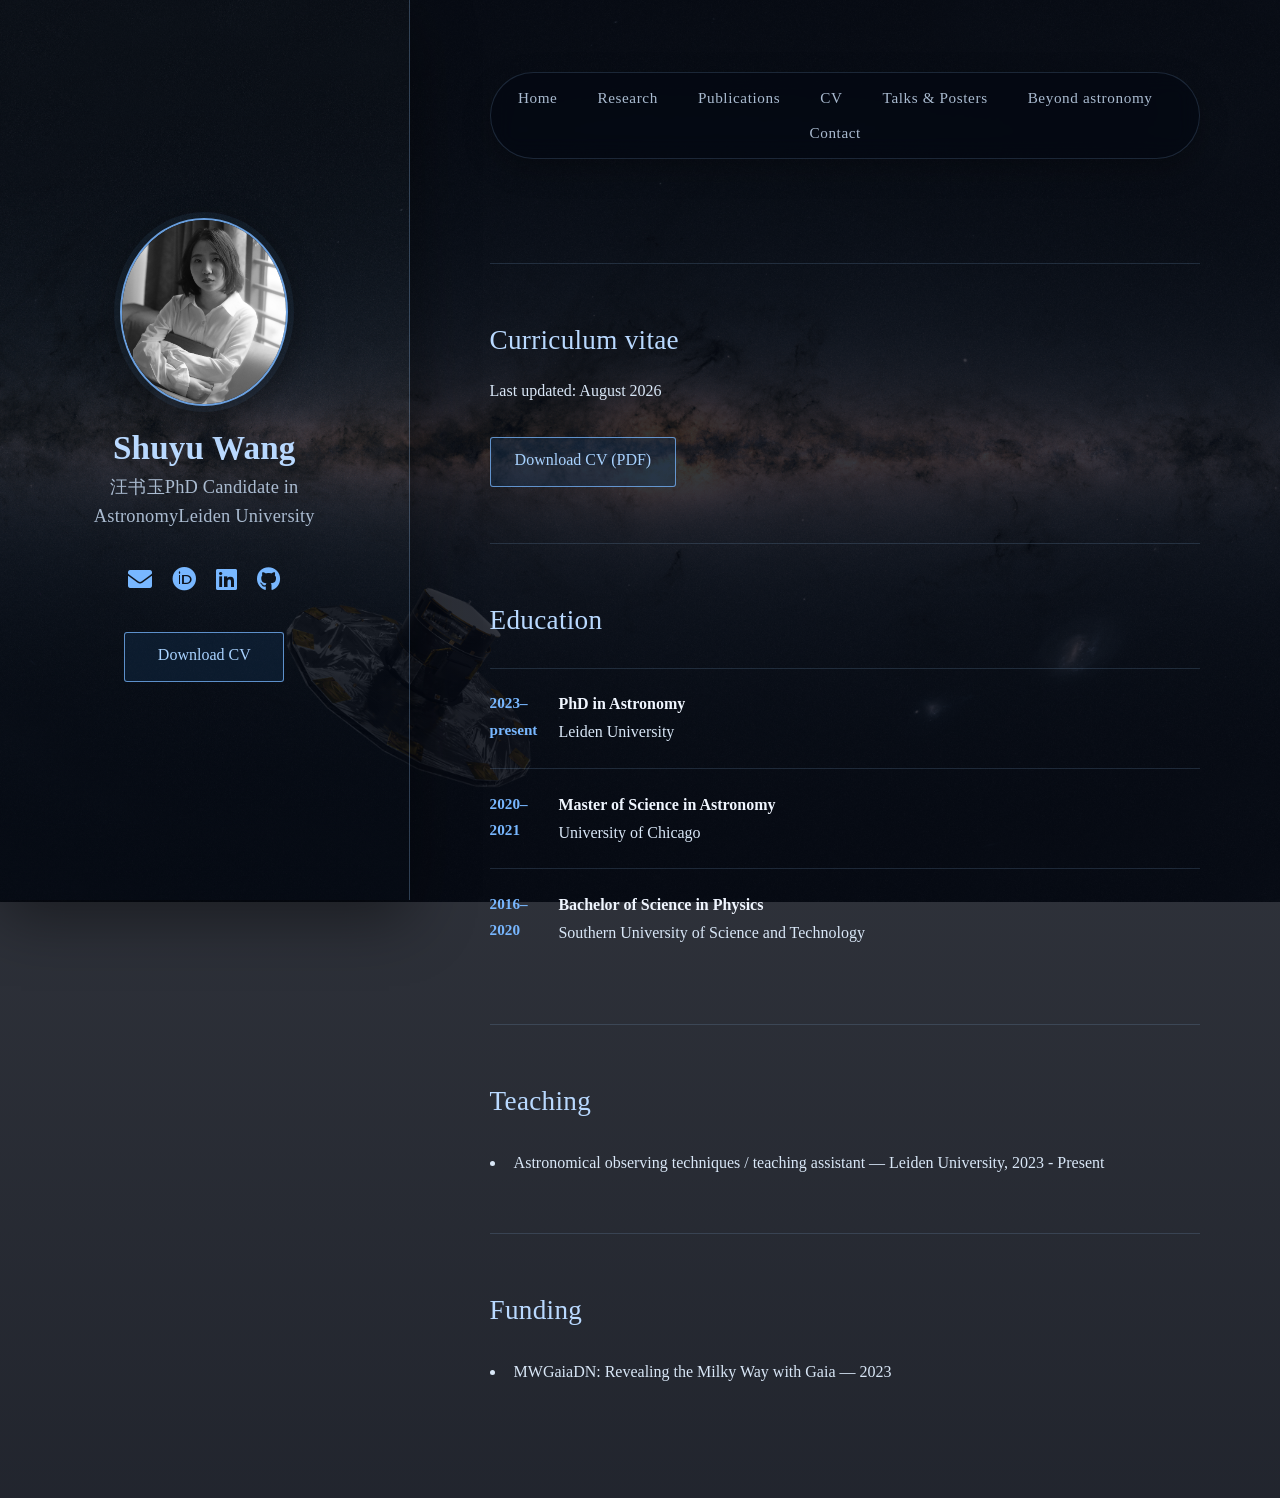
==== commit 45de9d36: "Update avatar image file extension from .jpg to .JPG" ====
--- a/cv.html
+++ b/cv.html
@@ -1,7 +1,7 @@
 <!DOCTYPE HTML>
 <html><head><title>Shuyu Wang— Publications</title><meta charset="utf-8" /><meta name="viewport" content="width=device-width, initial-scale=1, user-scalable=no" /><link rel="stylesheet" href="assets/css/main.css" /><link rel="stylesheet" href="assets/css/custom.css" /></head>
 <body class="is-preload">
-<header id="header"><div class="inner"><a href="index.html" class="image avatar"><img src="images/avatar.jpg" alt="Your Name" /></a>
+<header id="header"><div class="inner"><a href="index.html" class="image avatar"><img src="images/avatar.JPG" alt="Your Name" /></a>
 <h1><strong>Shuyu Wang</strong>汪书玉<br />PhD Candidate in Astronomy<br />Leiden University</h1>
 <ul class="icons">
         <li><a href="mailto:shuyuwang.astro@gmail.com" class="icon solid fa-envelope"><span class="label">Email</span></a></li>
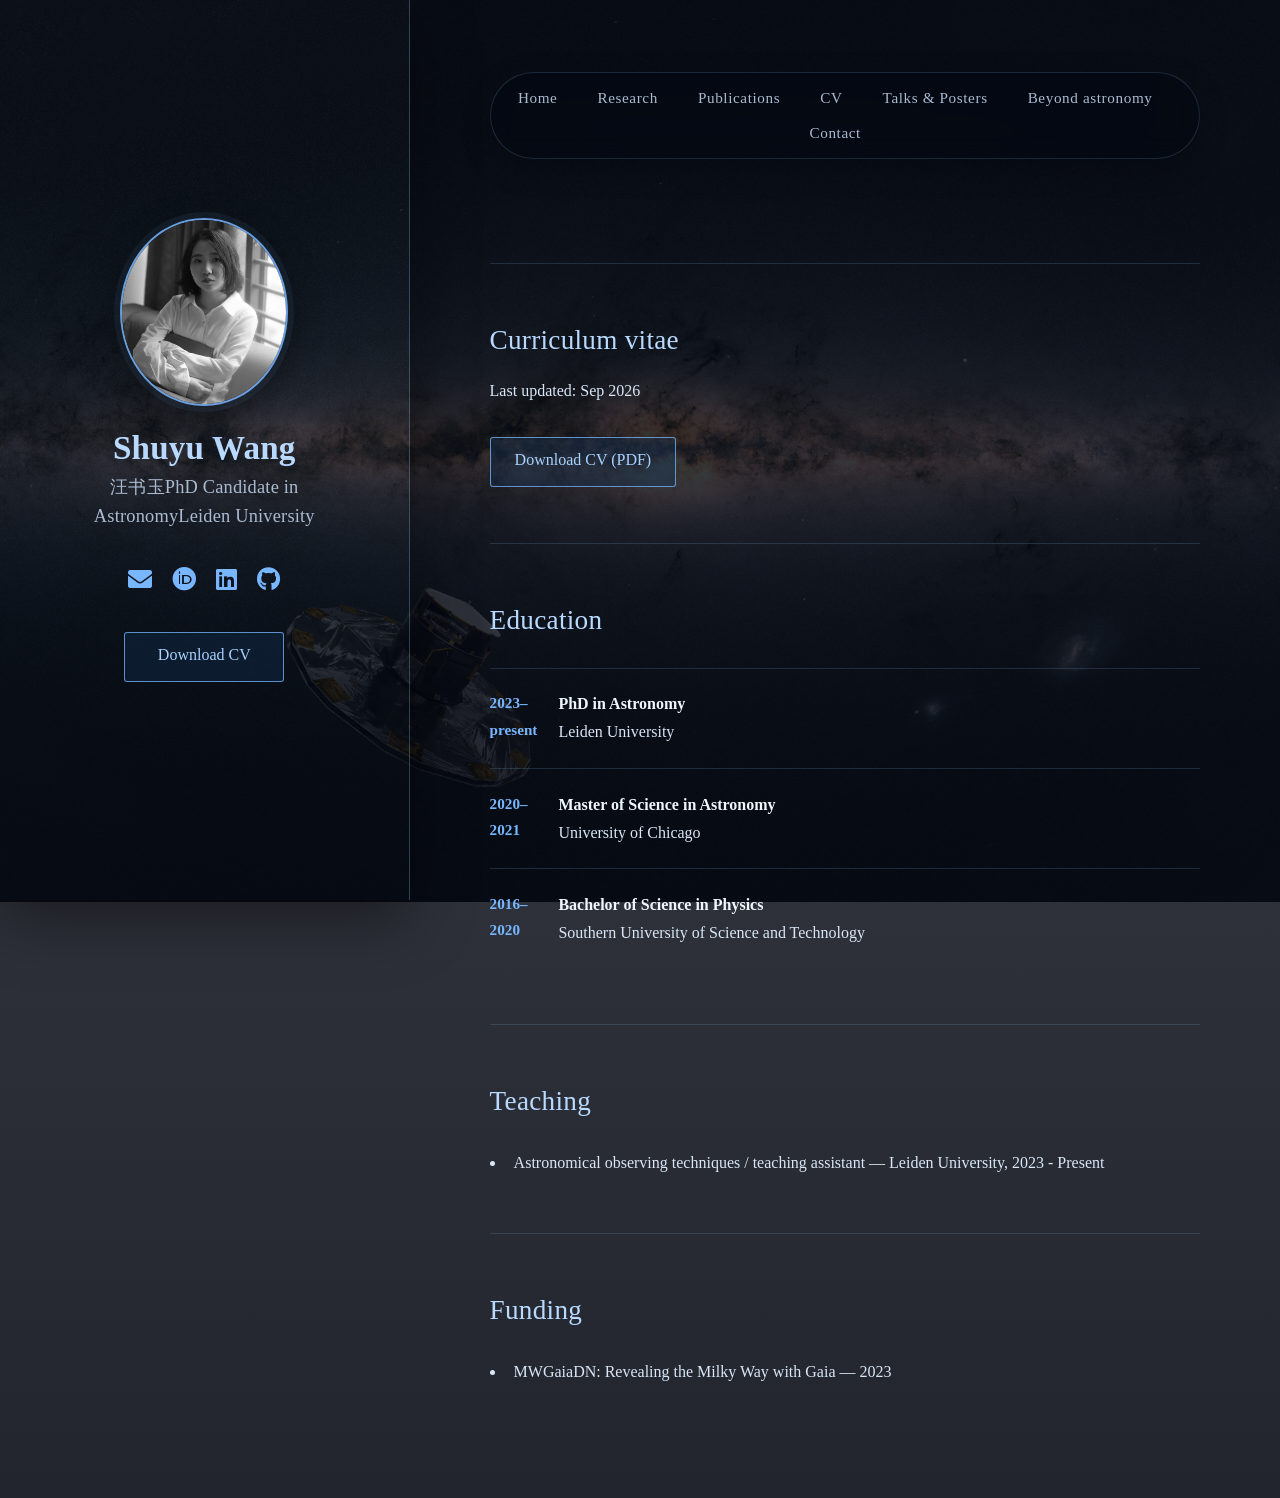
==== commit 15b67175: "Made updates to the CV and modified the research section" ====
--- a/cv.html
+++ b/cv.html
@@ -9,14 +9,14 @@
         <li><a href="www.linkedin.com/in/shuyu-wang-9255a6138" class="icon brands fa-linkedin"><span class="label">LinkedIn</span></a></li>
         <li><a href="https://github.com/shuyuw-astro" class="icon brands fa-github"><span class="label">Github</span></a></li>
 </ul>
-<a href="files/CV.pdf" class="button">Download CV</a></div></header>
+<a href="files/CV.pdf?v=20260903" class="button">Download CV</a></div></header>
 <main id="main"><nav aria-label="Main navigation"><ul class="academic-nav"><li><a href="index.html">Home</a></li><li><a href="research.html">Research</a></li>        <li><a href="publications.html">Publications</a></li>
         <li><a href="cv.html">CV</a></li>
         <li><a href="talk.html">Talks &amp; Posters</a></li>
         <li><a href="interests.html">Beyond astronomy</a></li>
         <li><a href="index.html#contact">Contact</a></li>
 </ul></nav>
-<section class="intro"><h2>Curriculum vitae</h2><p>Last updated: August 2026</p><ul class="actions"><li><a href="files/CV.pdf" class="button">Download CV (PDF)</a></li></ul></section>
+<section class="intro"><h2>Curriculum vitae</h2><p>Last updated: Sep 2026</p><ul class="actions"><li><a href="files/CV.pdf" class="button">Download CV (PDF)</a></li></ul></section>
 <section><h2>Education</h2><div class="publication"><div class="pub-year">2023–present</div><div class="pub-body"><strong>PhD in Astronomy</strong><br />Leiden University</div></div><div class="publication"><div class="pub-year">2020–2021</div><div class="pub-body"><strong>Master of Science in Astronomy</strong><br />University of Chicago</div></div><div class="publication"><div class="pub-year">2016–2020</div><div class="pub-body"><strong>Bachelor of Science in Physics</strong><br />Southern University of Science and Technology</div></div></section>
 <section><h2>Teaching</h2><ul><li>Astronomical observing techniques / teaching assistant — Leiden University, 2023 - Present</li></ul></section>
 <section><h2>Funding</h2><ul><li>MWGaiaDN: Revealing the Milky Way with Gaia — 2023</li></ul></section>
